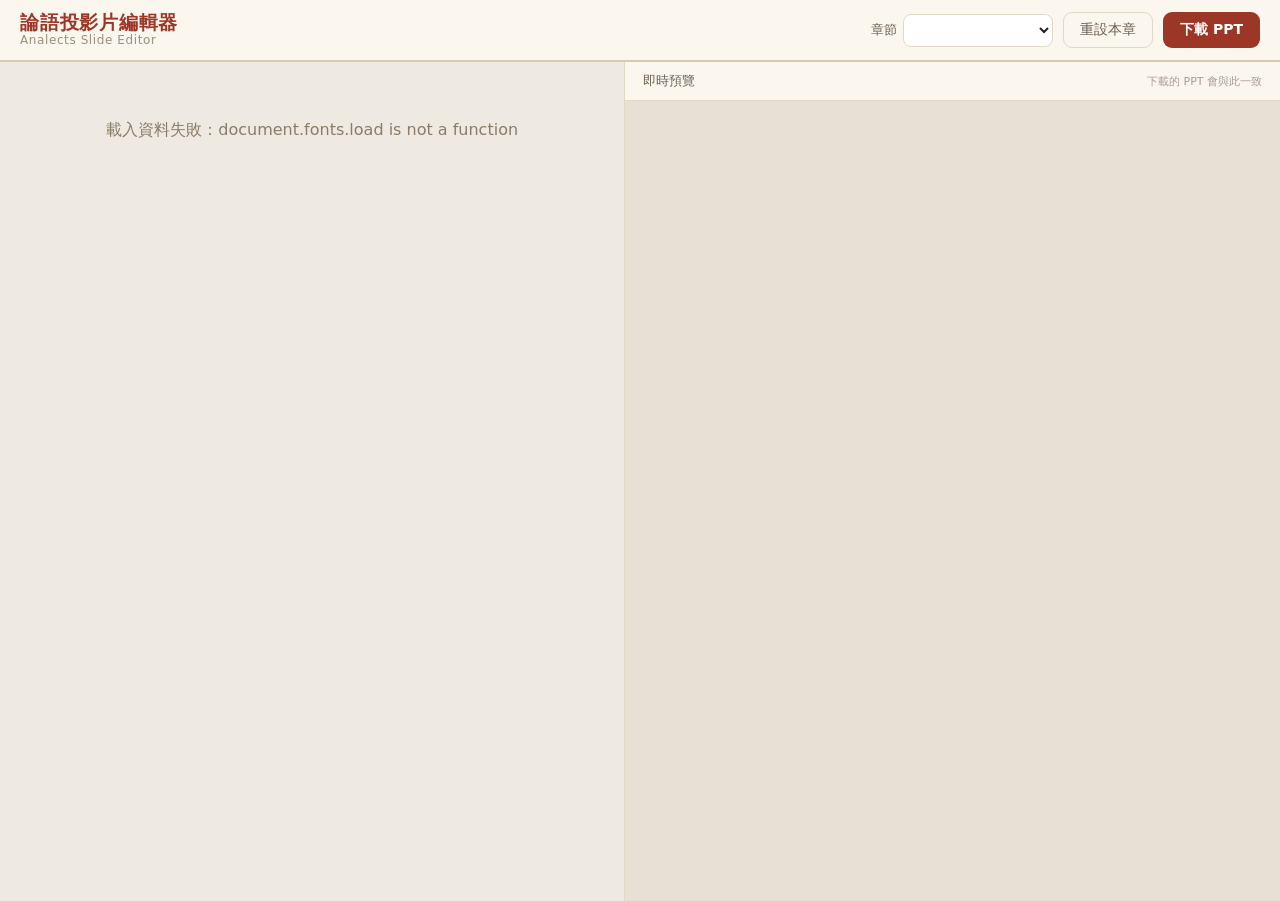
==== web/index.html @ dbb3c7f2 "feat(web): 新增純前端論語投影片編輯器與 GitHub Pages 自動部署 - web/：瀏覽器版編輯器，可改破音字讀音／拼音／英譯，即時預覽並下載 pptx。   版面（layout.j" ====
<!doctype html>
<html lang="zh-Hant">
<head>
<meta charset="utf-8">
<meta name="viewport" content="width=device-width, initial-scale=1">
<title>論語投影片編輯器 · Analects Slide Editor</title>
<link rel="stylesheet" href="css/styles.css">
</head>
<body>
<header class="topbar">
  <div class="brand">
    <span class="brand-zh">論語投影片編輯器</span>
    <span class="brand-en">Analects Slide Editor</span>
  </div>
  <div class="controls">
    <label class="ctl">
      <span>章節</span>
      <select id="chapterSelect"></select>
    </label>
    <button id="resetBtn" class="btn btn-ghost" title="還原成預設值">重設本章</button>
    <button id="downloadBtn" class="btn btn-primary">下載 PPT</button>
  </div>
</header>

<main class="layout">
  <section class="editor" id="editor">
    <div class="loading">載入中…</div>
  </section>
  <section class="preview-pane">
    <div class="preview-head">
      <span>即時預覽</span>
      <span class="hint">下載的 PPT 會與此一致</span>
    </div>
    <div id="preview" class="preview-scroll"></div>
  </section>
</main>

<!-- 破音字讀音選單（浮動） -->
<div id="popover" class="popover hidden"></div>

<div id="toast" class="toast hidden"></div>

<script src="js/pptxgen.bundle.js"></script>
<script src="js/render.js"></script>
<script src="js/layout.js"></script>
<script src="js/preview.js"></script>
<script src="js/pptx.js"></script>
<script src="js/app.js"></script>
</body>
</html>
---- web/css/styles.css ----
@font-face {
  font-family: 'BPMF';
  src: url('../assets/bpmf-subset.ttf') format('truetype');
  font-display: swap;
}

:root {
  --paper: #FBF6EE;
  --ink: #262220;
  --red: #9C3626;
  --pinyin: #7A6A55;
  --english: #2F5D7C;
  --line: #D9C9AD;
  --card: #F4ECDD;
  --bg: #EFEAE1;
  --panel: #ffffff;
  --border: #E2D8C6;
  --shadow: 0 1px 3px rgba(60,50,40,.10), 0 6px 20px rgba(60,50,40,.06);
}

* { box-sizing: border-box; }
html, body { margin: 0; height: 100%; }
body {
  font-family: "Noto Sans TC", "PingFang TC", "Microsoft JhengHei", system-ui, sans-serif;
  color: var(--ink);
  background: var(--bg);
}

.topbar {
  display: flex; align-items: center; justify-content: space-between;
  padding: 12px 20px; background: var(--paper);
  border-bottom: 2px solid var(--line);
  position: relative; z-index: 20; flex: 0 0 auto;
}
.brand { display: flex; flex-direction: column; line-height: 1.15; }
.brand-zh { font-size: 19px; font-weight: 700; color: var(--red); letter-spacing: .04em; }
.brand-en { font-size: 12px; color: var(--foot, #9C8F7C); letter-spacing: .05em; }
.controls { display: flex; align-items: center; gap: 10px; }
.ctl { display: flex; align-items: center; gap: 6px; font-size: 13px; color: #6b5f50; }
.ctl select {
  font: inherit; padding: 7px 10px; border: 1px solid var(--border);
  border-radius: 8px; background: #fff; color: var(--ink); min-width: 150px;
}
.btn { font: inherit; font-size: 14px; padding: 8px 16px; border-radius: 9px; cursor: pointer; border: 1px solid transparent; }
.btn-primary { background: var(--red); color: #fff; font-weight: 600; }
.btn-primary:hover { background: #872f22; }
.btn-primary:disabled { opacity: .6; cursor: wait; }
.btn-ghost { background: transparent; border-color: var(--border); color: #6b5f50; }
.btn-ghost:hover { background: #fff; }

.layout { display: grid; grid-template-columns: minmax(420px, 1fr) minmax(420px, 1.05fr); gap: 0; height: calc(100vh - 61px); }
.editor { overflow-y: auto; padding: 18px 20px 60px; }
.preview-pane { border-left: 1px solid var(--border); background: #E7E0D4; display: flex; flex-direction: column; }
.preview-head { display: flex; justify-content: space-between; align-items: baseline; padding: 10px 18px; font-size: 13px; color: #6b5f50; border-bottom: 1px solid var(--border); background: var(--paper); }
.preview-head .hint { font-size: 11px; color: #a99; }
.preview-scroll { overflow-y: auto; padding: 18px; display: flex; flex-direction: column; gap: 16px; align-items: center; }
.preview-scroll canvas { width: 100%; max-width: 720px; border: 1px solid var(--border); border-radius: 6px; box-shadow: var(--shadow); background: #fff; }

.slide-card { background: var(--panel); border: 1px solid var(--border); border-radius: 12px; box-shadow: var(--shadow); margin-bottom: 16px; overflow: hidden; }
.slide-card > h3 { margin: 0; padding: 11px 15px; font-size: 13px; font-weight: 700; color: var(--red); background: var(--paper); border-bottom: 1px solid var(--border); display: flex; justify-content: space-between; }
.slide-card > h3 .type-badge { font-weight: 500; color: #9C8F7C; font-size: 12px; }
.line-row { padding: 13px 15px; border-bottom: 1px dashed var(--border); }
.line-row:last-child { border-bottom: none; }
.role-tag { font-size: 11px; color: #9C8F7C; margin-bottom: 6px; }

.zh-line { font-family: 'BPMF', serif; font-size: 30px; line-height: 1.7; color: var(--ink); margin-bottom: 8px; user-select: none; }
.zh-char { position: relative; cursor: pointer; padding: 0 1px; border-radius: 4px; transition: background .12s; }
.zh-char.editable { cursor: pointer; }
.zh-char.editable:hover { background: #F3E6C9; }
.zh-char.has-alt { box-shadow: inset 0 -3px 0 rgba(156,54,38,.35); }
.zh-char.is-manual { box-shadow: inset 0 -3px 0 rgba(47,93,124,.5); }
.zh-char .manual-badge { position: absolute; top: -6px; right: -2px; font-family: 'BPMF'; font-size: 12px; color: var(--english); background: #fff; border-radius: 3px; padding: 0 1px; line-height: 1.1; }
.zh-nonchar { color: #b9ab95; }

.field { display: grid; grid-template-columns: 42px 1fr; gap: 8px; align-items: center; margin-top: 7px; }
.field > label { font-size: 12px; color: #8a7c68; text-align: right; }
.field input { font: inherit; font-size: 14px; padding: 7px 9px; border: 1px solid var(--border); border-radius: 7px; width: 100%; background: #fff; }
.field input:focus { outline: 2px solid rgba(156,54,38,.25); border-color: var(--red); }
.field input.warn { border-color: #d98a3a; background: #fff8ef; }
.warnmsg { grid-column: 2; font-size: 11.5px; color: #c2701f; margin-top: 2px; }

.editor-hint { font-size: 12px; color: #8a7c68; background: var(--paper); border: 1px solid var(--border); border-radius: 10px; padding: 10px 13px; margin-bottom: 16px; line-height: 1.6; }
.editor-hint b { color: var(--red); }
.legend { display: inline-flex; gap: 4px; align-items: center; }
.swatch { display: inline-block; width: 20px; height: 4px; border-radius: 2px; vertical-align: middle; }

.popover { position: absolute; z-index: 50; background: #fff; border: 1px solid var(--border); border-radius: 12px; box-shadow: 0 10px 30px rgba(50,40,30,.22); padding: 12px; width: 280px; }
.popover.hidden, .toast.hidden { display: none; }
.popover h4 { margin: 0 0 8px; font-size: 13px; color: var(--red); }
.reading-opts { display: flex; flex-wrap: wrap; gap: 7px; margin-bottom: 10px; }
.reading-opt { font-family: 'BPMF'; font-size: 30px; line-height: 1; padding: 6px 8px; border: 1.5px solid var(--border); border-radius: 8px; cursor: pointer; background: #fff; }
.reading-opt:hover { border-color: var(--red); background: #FBF3E5; }
.reading-opt.active { border-color: var(--red); background: #F3E1D3; }
.reading-opt .opt-label { display: block; font-family: system-ui; font-size: 10px; color: #9C8F7C; text-align: center; margin-top: 2px; }
.manual-row { border-top: 1px dashed var(--border); padding-top: 9px; }
.manual-row label { font-size: 12px; color: #8a7c68; display: block; margin-bottom: 4px; }
.manual-row .manual-input { display: flex; gap: 6px; }
.manual-row input { font-family: 'BPMF', sans-serif; font-size: 15px; padding: 6px 8px; border: 1px solid var(--border); border-radius: 7px; flex: 1; }
.manual-row .mini { font-family: 'BPMF'; font-size: 28px; min-width: 40px; text-align: center; color: var(--ink); }
.pop-actions { display: flex; justify-content: space-between; margin-top: 10px; }
.pop-actions button { font: inherit; font-size: 12px; padding: 5px 10px; border-radius: 7px; border: 1px solid var(--border); background: #fff; cursor: pointer; }
.pop-actions .clear { color: #b23b3b; }

.toast { position: fixed; bottom: 22px; left: 50%; transform: translateX(-50%); background: #2c2620; color: #fff; padding: 11px 20px; border-radius: 10px; font-size: 14px; box-shadow: 0 8px 24px rgba(0,0,0,.25); z-index: 60; }
.loading { padding: 40px; text-align: center; color: #8a7c68; }

@media (max-width: 900px) {
  .layout { grid-template-columns: 1fr; height: auto; }
  .editor, .preview-pane { height: auto; }
  .preview-pane { border-left: none; border-top: 1px solid var(--border); }
}
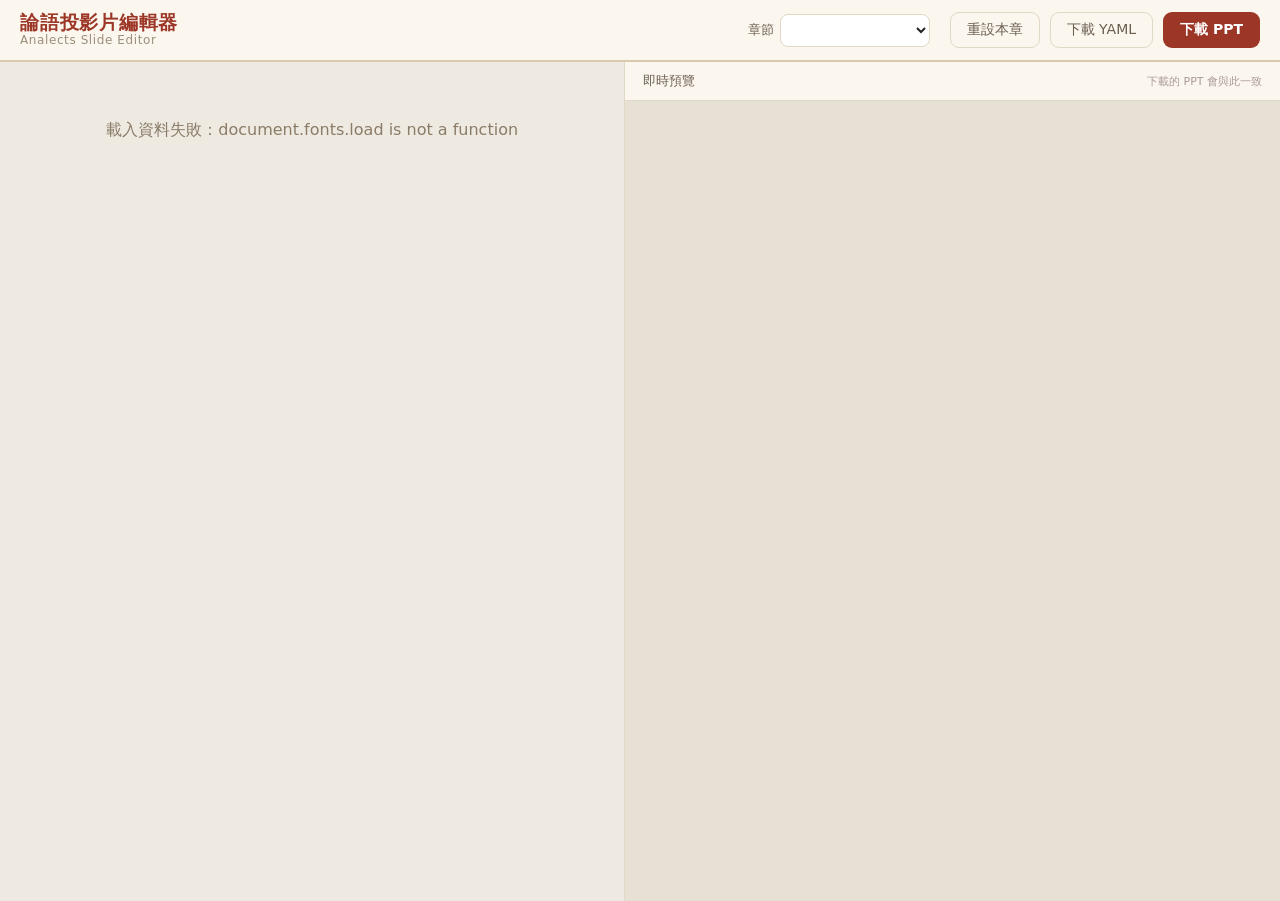
==== commit ba61376c: "feat(web): 修正課文壓到頁尾、新增自動存草稿與下載 YAML；更新學而1.6英譯 版面（layout.js / preview.js） - 一頁放不下時整頁字級與間距等比例縮小，最後一行不壓" ====
--- a/web/index.html
+++ b/web/index.html
@@ -17,7 +17,9 @@
       <span>章節</span>
       <select id="chapterSelect"></select>
     </label>
-    <button id="resetBtn" class="btn btn-ghost" title="還原成預設值">重設本章</button>
+    <span id="saveStatus" class="save-status"></span>
+    <button id="resetBtn" class="btn btn-ghost" title="捨棄本章修改，還原成預設值">重設本章</button>
+    <button id="exportYamlBtn" class="btn btn-ghost" title="下載修改後的 YAML，覆蓋 examples/v2 的原檔並 push 即可更新預設值">下載 YAML</button>
     <button id="downloadBtn" class="btn btn-primary">下載 PPT</button>
   </div>
 </header>
@@ -45,6 +47,7 @@
 <script src="js/layout.js"></script>
 <script src="js/preview.js"></script>
 <script src="js/pptx.js"></script>
+<script src="js/yaml.js"></script>
 <script src="js/app.js"></script>
 </body>
 </html>
--- a/web/css/styles.css
+++ b/web/css/styles.css
@@ -35,7 +35,9 @@
 .brand { display: flex; flex-direction: column; line-height: 1.15; }
 .brand-zh { font-size: 19px; font-weight: 700; color: var(--red); letter-spacing: .04em; }
 .brand-en { font-size: 12px; color: var(--foot, #9C8F7C); letter-spacing: .05em; }
-.controls { display: flex; align-items: center; gap: 10px; }
+.controls { display: flex; align-items: center; gap: 10px; flex-wrap: wrap; justify-content: flex-end; }
+.save-status { font-size: 12px; color: #8a7c68; white-space: nowrap; }
+.save-status.dirty { color: var(--red); }
 .ctl { display: flex; align-items: center; gap: 6px; font-size: 13px; color: #6b5f50; }
 .ctl select {
   font: inherit; padding: 7px 10px; border: 1px solid var(--border);
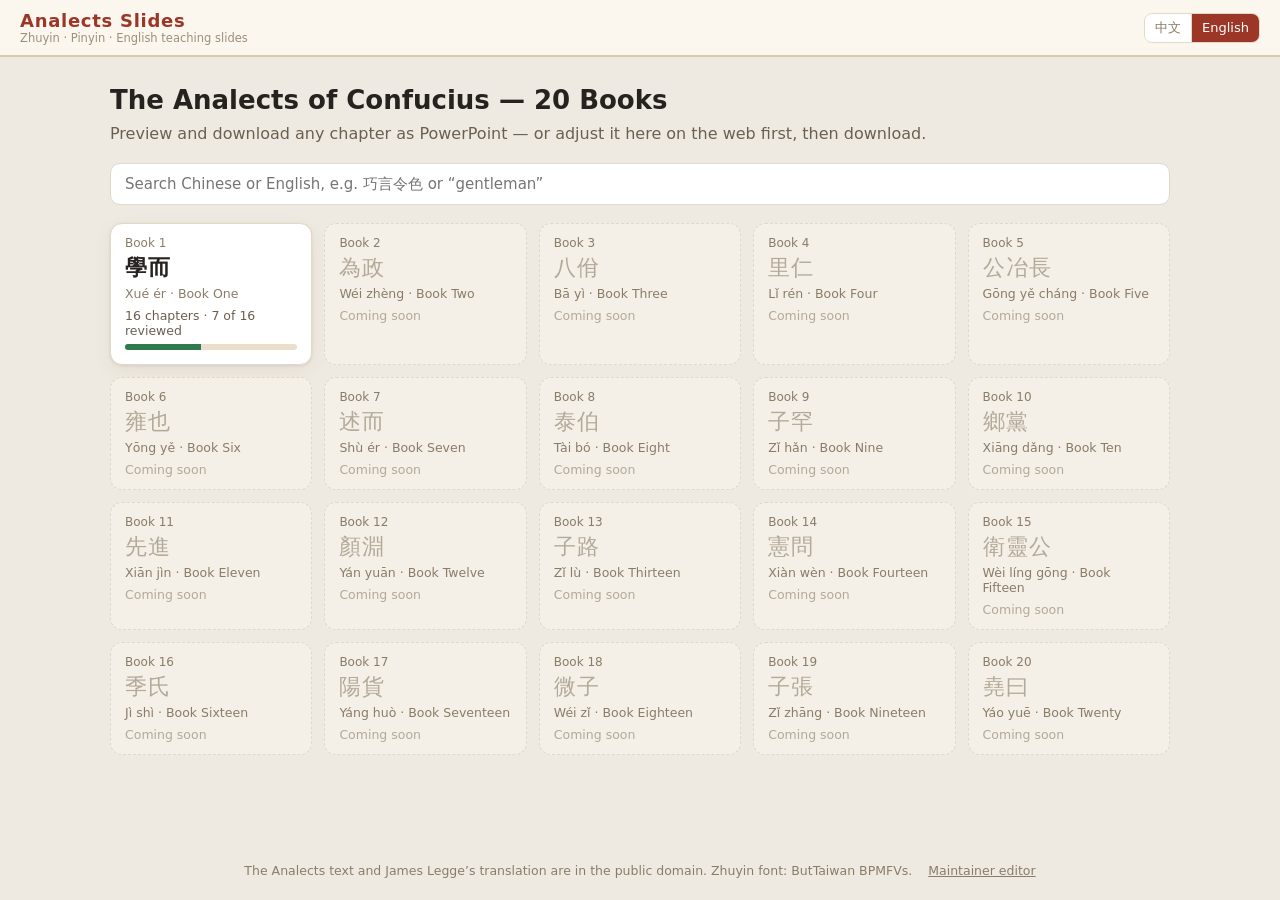
==== commit 337a893e: "feat(web): 老師版與開發者版兩個入口、編輯器補功能、手機版版面、部署時預先產生 PPT - 老師版 index.html：目錄 → 篇 → 章（#/篇/章），預覽、下載單章或整篇、   在網" ====
--- a/web/index.html
+++ b/web/index.html
@@ -2,52 +2,39 @@
 <html lang="zh-Hant">
 <head>
 <meta charset="utf-8">
-<meta name="viewport" content="width=device-width, initial-scale=1">
-<title>論語投影片編輯器 · Analects Slide Editor</title>
-<link rel="stylesheet" href="css/styles.css">
+<meta name="viewport" content="width=device-width, initial-scale=1, viewport-fit=cover">
+<title>論語投影片 · Analects Slides</title>
+<meta name="description" content="論語各章的注音、拼音、英文教學投影片，可在網頁上修改後下載 PowerPoint。Zhuyin, pinyin and English slides for every chapter of the Analects.">
+<!-- __BUILD__ 由部署 workflow 換成 commit 編號，讓瀏覽器每次部署都抓新檔 -->
+<meta name="build-version" content="__BUILD__">
+<link rel="icon" href="data:image/svg+xml,%3Csvg xmlns=%22http://www.w3.org/2000/svg%22 viewBox=%220 0 64 64%22%3E%3Crect width=%2264%22 height=%2264%22 rx=%2214%22 fill=%22%239C3626%22/%3E%3Ctext x=%2232%22 y=%2246%22 font-size=%2238%22 text-anchor=%22middle%22 fill=%22%23FBF6EE%22%3E%E8%AB%96%3C/text%3E%3C/svg%3E">
+<link rel="stylesheet" href="css/styles.css?v=__BUILD__">
 </head>
-<body>
+<!-- 老師版：目錄 → 篇 → 章（預覽、下載、在網頁上修改），中文／English 介面 -->
+<body data-mode="teacher">
 <header class="topbar">
-  <div class="brand">
-    <span class="brand-zh">論語投影片編輯器</span>
-    <span class="brand-en">Analects Slide Editor</span>
-  </div>
-  <div class="controls">
-    <label class="ctl">
-      <span>章節</span>
-      <select id="chapterSelect"></select>
-    </label>
-    <span id="saveStatus" class="save-status"></span>
-    <button id="resetBtn" class="btn btn-ghost" title="捨棄本章修改，還原成預設值">重設本章</button>
-    <button id="exportYamlBtn" class="btn btn-ghost" title="下載修改後的 YAML，覆蓋 examples/v2 的原檔並 push 即可更新預設值">下載 YAML</button>
-    <button id="downloadBtn" class="btn btn-primary">下載 PPT</button>
-  </div>
+  <a class="brand" id="brand" href="#/"></a>
+  <nav class="crumbs" id="crumbs" aria-label="breadcrumb"></nav>
+  <div class="top-right" id="topRight"></div>
 </header>
 
-<main class="layout">
-  <section class="editor" id="editor">
-    <div class="loading">載入中…</div>
-  </section>
-  <section class="preview-pane">
-    <div class="preview-head">
-      <span>即時預覽</span>
-      <span class="hint">下載的 PPT 會與此一致</span>
-    </div>
-    <div id="preview" class="preview-scroll"></div>
-  </section>
-</main>
+<main id="main"><p class="loading">載入中… Loading…</p></main>
 
-<!-- 破音字讀音選單（浮動） -->
+<footer class="site-footer" id="footer"></footer>
+
+<!-- 破音字讀音選單（浮動）與提示訊息 -->
 <div id="popover" class="popover hidden"></div>
+<div id="toast" class="toast hidden" role="status" aria-live="polite"></div>
 
-<div id="toast" class="toast hidden"></div>
-
-<script src="js/pptxgen.bundle.js"></script>
-<script src="js/render.js"></script>
-<script src="js/layout.js"></script>
-<script src="js/preview.js"></script>
-<script src="js/pptx.js"></script>
-<script src="js/yaml.js"></script>
-<script src="js/app.js"></script>
+<script src="js/i18n.js?v=__BUILD__"></script>
+<script src="js/render.js?v=__BUILD__"></script>
+<script src="js/layout.js?v=__BUILD__"></script>
+<script src="js/preview.js?v=__BUILD__"></script>
+<script src="js/data.js?v=__BUILD__"></script>
+<script src="js/vocab.js?v=__BUILD__"></script>
+<script src="js/yaml.js?v=__BUILD__"></script>
+<script src="js/pptx.js?v=__BUILD__"></script>
+<script src="js/editor.js?v=__BUILD__"></script>
+<script src="js/site.js?v=__BUILD__"></script>
 </body>
 </html>
--- a/web/css/styles.css
+++ b/web/css/styles.css
@@ -1,6 +1,6 @@
 @font-face {
   font-family: 'BPMF';
-  src: url('../assets/bpmf-subset.ttf') format('truetype');
+  src: url('../assets/bpmf-subset.woff2?v=__BUILD__') format('woff2');
   font-display: swap;
 }
 
@@ -8,6 +8,7 @@
   --paper: #FBF6EE;
   --ink: #262220;
   --red: #9C3626;
+  --red-dark: #872f22;
   --pinyin: #7A6A55;
   --english: #2F5D7C;
   --line: #D9C9AD;
@@ -15,99 +16,272 @@
   --bg: #EFEAE1;
   --panel: #ffffff;
   --border: #E2D8C6;
+  --muted: #8a7c68;
+  --ok-bg: #e3f2e8; --ok: #2f7a4f;
+  --dr-bg: #ece7de; --dr: #7a6f63;
+  --lc-bg: #fff1d6; --lc: #9a6410;
   --shadow: 0 1px 3px rgba(60,50,40,.10), 0 6px 20px rgba(60,50,40,.06);
+  --sans: "Noto Sans TC", "PingFang TC", "Microsoft JhengHei", system-ui, sans-serif;
 }
 
 * { box-sizing: border-box; }
-html, body { margin: 0; height: 100%; }
+html, body { margin: 0; }
 body {
-  font-family: "Noto Sans TC", "PingFang TC", "Microsoft JhengHei", system-ui, sans-serif;
+  font-family: var(--sans);
   color: var(--ink);
   background: var(--bg);
-}
-
+  min-height: 100vh;
+  display: flex; flex-direction: column;
+  -webkit-text-size-adjust: 100%;
+}
+a { color: var(--english); }
+main { flex: 1 0 auto; width: 100%; }
+.hidden { display: none !important; }
+.muted { color: var(--muted); }
+.loading, .empty { padding: 40px 16px; text-align: center; color: var(--muted); }
+
+/* ---------- 頂列 ---------- */
 .topbar {
-  display: flex; align-items: center; justify-content: space-between;
-  padding: 12px 20px; background: var(--paper);
+  display: flex; align-items: center; gap: 14px;
+  padding: 10px 20px; background: var(--paper);
   border-bottom: 2px solid var(--line);
-  position: relative; z-index: 20; flex: 0 0 auto;
-}
-.brand { display: flex; flex-direction: column; line-height: 1.15; }
-.brand-zh { font-size: 19px; font-weight: 700; color: var(--red); letter-spacing: .04em; }
-.brand-en { font-size: 12px; color: var(--foot, #9C8F7C); letter-spacing: .05em; }
-.controls { display: flex; align-items: center; gap: 10px; flex-wrap: wrap; justify-content: flex-end; }
-.save-status { font-size: 12px; color: #8a7c68; white-space: nowrap; }
-.save-status.dirty { color: var(--red); }
-.ctl { display: flex; align-items: center; gap: 6px; font-size: 13px; color: #6b5f50; }
-.ctl select {
-  font: inherit; padding: 7px 10px; border: 1px solid var(--border);
-  border-radius: 8px; background: #fff; color: var(--ink); min-width: 150px;
-}
-.btn { font: inherit; font-size: 14px; padding: 8px 16px; border-radius: 9px; cursor: pointer; border: 1px solid transparent; }
+  position: relative; z-index: 20;
+}
+.brand { display: flex; flex-direction: column; line-height: 1.2; text-decoration: none; flex: none; }
+.brand-zh { font-size: 18px; font-weight: 700; color: var(--red); letter-spacing: .04em; white-space: nowrap; }
+.brand-sub { font-size: 11.5px; color: #9C8F7C; white-space: nowrap; }
+.crumbs { flex: 1; min-width: 0; display: flex; align-items: center; gap: 6px; font-size: 14px; color: var(--muted); overflow: hidden; white-space: nowrap; }
+.crumbs a { color: var(--muted); text-decoration: none; }
+.crumbs a:hover { color: var(--red); }
+.crumbs .here { color: var(--ink); font-weight: 600; overflow: hidden; text-overflow: ellipsis; }
+.crumbs .sep { color: #c4b8a3; }
+.top-right { flex: none; display: flex; align-items: center; gap: 10px; }
+.top-link { font-size: 13px; color: var(--muted); text-decoration: none; }
+.lang-switch { display: inline-flex; border: 1px solid var(--border); border-radius: 8px; overflow: hidden; }
+.lang-switch button { font: inherit; font-size: 13px; padding: 5px 10px; border: 0; background: #fff; color: var(--muted); cursor: pointer; }
+.lang-switch button + button { border-left: 1px solid var(--border); }
+.lang-switch button.active { background: var(--red); color: #fff; }
+
+/* ---------- 按鈕、標籤 ---------- */
+.btn {
+  font: inherit; font-size: 14px; padding: 8px 15px; border-radius: 9px; cursor: pointer;
+  border: 1px solid transparent; text-decoration: none; display: inline-flex; align-items: center;
+  justify-content: center; gap: 4px; white-space: nowrap; line-height: 1.2;
+}
 .btn-primary { background: var(--red); color: #fff; font-weight: 600; }
-.btn-primary:hover { background: #872f22; }
-.btn-primary:disabled { opacity: .6; cursor: wait; }
+.btn-primary:hover { background: var(--red-dark); }
 .btn-ghost { background: transparent; border-color: var(--border); color: #6b5f50; }
 .btn-ghost:hover { background: #fff; }
-
-.layout { display: grid; grid-template-columns: minmax(420px, 1fr) minmax(420px, 1.05fr); gap: 0; height: calc(100vh - 61px); }
-.editor { overflow-y: auto; padding: 18px 20px 60px; }
-.preview-pane { border-left: 1px solid var(--border); background: #E7E0D4; display: flex; flex-direction: column; }
+.btn:disabled, .btn.disabled { opacity: .55; cursor: default; pointer-events: none; }
+.btn-sm { font-size: 13px; padding: 6px 11px; border-radius: 8px; }
+.badge { display: inline-block; font-size: 12px; padding: 2px 8px; border-radius: 10px; font-weight: 500; vertical-align: middle; white-space: nowrap; }
+.badge.ok { background: var(--ok-bg); color: var(--ok); }
+.badge.dr { background: var(--dr-bg); color: var(--dr); }
+.badge.lc { background: var(--lc-bg); color: var(--lc); }
+
+/* ---------- 一般頁面（目錄、篇、章） ---------- */
+.view-toc main, .view-book main, .view-chapter main { max-width: 1100px; margin: 0 auto; padding: 22px 20px 40px; }
+.hero h1 { margin: 6px 0 6px; font-size: 26px; }
+.hero p { margin: 0 0 12px; color: #6b5f50; line-height: 1.6; }
+.continue { display: inline-block; margin-bottom: 14px; font-size: 14px; color: var(--red); text-decoration: none; font-weight: 600; }
+.search {
+  width: 100%; font: inherit; font-size: 15px; padding: 11px 14px; border: 1px solid var(--border);
+  border-radius: 10px; background: #fff; margin: 4px 0 18px;
+}
+.search:focus { outline: 2px solid rgba(156,54,38,.25); border-color: var(--red); }
+.book-grid { display: grid; grid-template-columns: repeat(auto-fill, minmax(190px, 1fr)); gap: 12px; }
+.book-card {
+  display: flex; flex-direction: column; gap: 3px; padding: 12px 14px; border-radius: 12px;
+  background: #fff; border: 1px solid var(--border); box-shadow: var(--shadow); color: var(--ink); text-decoration: none;
+}
+a.book-card:hover { border-color: var(--red); }
+.book-card.off { background: #f4efe7; box-shadow: none; border-style: dashed; color: #b3a998; }
+.bk-num { font-size: 12px; color: var(--muted); }
+.bk-zh { font-size: 22px; font-weight: 700; letter-spacing: .05em; }
+.book-card.off .bk-zh { font-weight: 500; }
+.bk-en { font-size: 12.5px; color: var(--muted); }
+.bk-count { font-size: 12.5px; color: #6b5f50; margin-top: 4px; }
+.book-card.off .bk-count { color: #b3a998; }
+.progress { display: block; height: 6px; background: #eadfcc; border-radius: 3px; overflow: hidden; margin: 3px 0 2px; }
+.progress i { display: block; height: 100%; background: var(--ok); }
+.book-card .badge { align-self: flex-start; margin-top: 4px; }
+
+.page-head { display: flex; flex-wrap: wrap; justify-content: space-between; align-items: flex-end; gap: 12px 20px; margin-bottom: 16px; }
+.page-head h1 { margin: 0 0 4px; font-size: 26px; }
+.page-head p { margin: 2px 0; line-height: 1.55; }
+.page-head .ch-zh { font-size: 18px; }
+.head-acts { display: flex; flex-wrap: wrap; align-items: center; gap: 8px; }
+.nav-pair { display: inline-flex; gap: 6px; }
+
+.ch-list, .results { display: flex; flex-direction: column; gap: 8px; }
+.results > p { margin: 0 0 4px; }
+.ch-row {
+  display: flex; align-items: center; gap: 12px; background: #fff; border: 1px solid var(--border);
+  border-radius: 10px; padding: 10px 12px; box-shadow: var(--shadow);
+}
+.ch-main { flex: 1; min-width: 0; display: flex; align-items: baseline; gap: 12px; color: var(--ink); text-decoration: none; }
+.ch-id { flex: none; color: var(--red); font-weight: 700; min-width: 44px; }
+.ch-text { min-width: 0; display: flex; flex-direction: column; gap: 2px; }
+.ch-zh { font-size: 16px; overflow: hidden; text-overflow: ellipsis; white-space: nowrap; }
+.ch-en { font-size: 13px; color: var(--muted); overflow: hidden; text-overflow: ellipsis; white-space: nowrap; }
+.ch-side { flex: none; display: flex; align-items: center; gap: 10px; }
+.ch-badges { display: flex; flex-direction: column; align-items: flex-end; gap: 4px; }
+.ch-acts { display: flex; gap: 6px; }
+
+.notice { display: flex; flex-wrap: wrap; align-items: center; justify-content: space-between; gap: 8px 14px; background: var(--lc-bg); color: #6d4a0c; border: 1px solid #ecd29b; border-radius: 10px; padding: 10px 14px; margin-bottom: 14px; font-size: 14px; }
+.slides { display: flex; flex-direction: column; gap: 16px; align-items: center; }
+.slides canvas, .preview-scroll canvas {
+  width: 100%; max-width: 820px; height: auto; border: 1px solid var(--border); border-radius: 6px;
+  box-shadow: var(--shadow); background: #fff;
+}
+
+.site-footer { display: flex; flex-wrap: wrap; justify-content: center; gap: 6px 16px; padding: 16px 20px 22px; font-size: 12.5px; color: var(--muted); }
+.site-footer a { color: var(--muted); }
+.view-edit .site-footer { display: none; }
+
+/* ---------- 編輯頁 ---------- */
+.edit-bar {
+  display: flex; flex-wrap: wrap; align-items: center; justify-content: space-between; gap: 8px 16px;
+  padding: 10px 20px; background: var(--paper); border-bottom: 1px solid var(--border);
+}
+.edit-title { display: flex; flex-wrap: wrap; align-items: center; gap: 6px 12px; min-width: 0; }
+.edit-title h1 { margin: 0; font-size: 19px; white-space: nowrap; }
+.save-status { font-size: 12.5px; color: var(--muted); }
+.save-status.dirty { color: var(--red); }
+.edit-actions { display: flex; flex-wrap: wrap; align-items: center; gap: 8px 14px; }
+.act-group { display: flex; flex-wrap: wrap; gap: 6px; }
+.act-group .btn { font-size: 13px; padding: 7px 12px; }
+.act-more { display: contents; }
+.more-btn { display: none !important; }
+.ws-tabs { display: none; }
+
+/* 桌機：左編輯、右預覽，各自捲動 */
+@media (min-width: 900px) {
+  body.view-edit { height: 100vh; height: 100dvh; overflow: hidden; }
+  body.view-edit main { flex: 1 1 auto; min-height: 0; display: flex; flex-direction: column; }
+  .workspace { flex: 1; min-height: 0; display: grid; grid-template-columns: minmax(400px, 1fr) minmax(400px, 1.05fr); }
+  .editor-pane { overflow-y: auto; min-height: 0; }
+  .preview-pane { overflow: hidden; min-height: 0; display: flex; flex-direction: column; }
+  .preview-scroll { overflow-y: auto; flex: 1; min-height: 0; }
+}
+.editor-pane { padding: 18px 20px 60px; }
+.preview-pane { border-left: 1px solid var(--border); background: #E7E0D4; }
 .preview-head { display: flex; justify-content: space-between; align-items: baseline; padding: 10px 18px; font-size: 13px; color: #6b5f50; border-bottom: 1px solid var(--border); background: var(--paper); }
-.preview-head .hint { font-size: 11px; color: #a99; }
-.preview-scroll { overflow-y: auto; padding: 18px; display: flex; flex-direction: column; gap: 16px; align-items: center; }
-.preview-scroll canvas { width: 100%; max-width: 720px; border: 1px solid var(--border); border-radius: 6px; box-shadow: var(--shadow); background: #fff; }
-
-.slide-card { background: var(--panel); border: 1px solid var(--border); border-radius: 12px; box-shadow: var(--shadow); margin-bottom: 16px; overflow: hidden; }
-.slide-card > h3 { margin: 0; padding: 11px 15px; font-size: 13px; font-weight: 700; color: var(--red); background: var(--paper); border-bottom: 1px solid var(--border); display: flex; justify-content: space-between; }
-.slide-card > h3 .type-badge { font-weight: 500; color: #9C8F7C; font-size: 12px; }
-.line-row { padding: 13px 15px; border-bottom: 1px dashed var(--border); }
-.line-row:last-child { border-bottom: none; }
-.role-tag { font-size: 11px; color: #9C8F7C; margin-bottom: 6px; }
-
-.zh-line { font-family: 'BPMF', serif; font-size: 30px; line-height: 1.7; color: var(--ink); margin-bottom: 8px; user-select: none; }
-.zh-char { position: relative; cursor: pointer; padding: 0 1px; border-radius: 4px; transition: background .12s; }
-.zh-char.editable { cursor: pointer; }
-.zh-char.editable:hover { background: #F3E6C9; }
-.zh-char.has-alt { box-shadow: inset 0 -3px 0 rgba(156,54,38,.35); }
-.zh-char.is-manual { box-shadow: inset 0 -3px 0 rgba(47,93,124,.5); }
-.zh-char .manual-badge { position: absolute; top: -6px; right: -2px; font-family: 'BPMF'; font-size: 12px; color: var(--english); background: #fff; border-radius: 3px; padding: 0 1px; line-height: 1.1; }
-.zh-nonchar { color: #b9ab95; }
-
-.field { display: grid; grid-template-columns: 42px 1fr; gap: 8px; align-items: center; margin-top: 7px; }
-.field > label { font-size: 12px; color: #8a7c68; text-align: right; }
-.field input { font: inherit; font-size: 14px; padding: 7px 9px; border: 1px solid var(--border); border-radius: 7px; width: 100%; background: #fff; }
-.field input:focus { outline: 2px solid rgba(156,54,38,.25); border-color: var(--red); }
-.field input.warn { border-color: #d98a3a; background: #fff8ef; }
-.warnmsg { grid-column: 2; font-size: 11.5px; color: #c2701f; margin-top: 2px; }
-
-.editor-hint { font-size: 12px; color: #8a7c68; background: var(--paper); border: 1px solid var(--border); border-radius: 10px; padding: 10px 13px; margin-bottom: 16px; line-height: 1.6; }
+.preview-head .hint { font-size: 11.5px; color: #a99; }
+.preview-scroll { padding: 18px; display: flex; flex-direction: column; gap: 16px; align-items: center; }
+
+/* ---------- 編輯器內容 ---------- */
+.editor-hint { font-size: 12.5px; color: var(--muted); background: var(--paper); border: 1px solid var(--border); border-radius: 10px; padding: 10px 13px; margin-bottom: 16px; line-height: 1.7; }
 .editor-hint b { color: var(--red); }
 .legend { display: inline-flex; gap: 4px; align-items: center; }
 .swatch { display: inline-block; width: 20px; height: 4px; border-radius: 2px; vertical-align: middle; }
-
-.popover { position: absolute; z-index: 50; background: #fff; border: 1px solid var(--border); border-radius: 12px; box-shadow: 0 10px 30px rgba(50,40,30,.22); padding: 12px; width: 280px; }
-.popover.hidden, .toast.hidden { display: none; }
+.sw-alt { background: rgba(156,54,38,.5); }
+.sw-manual { background: rgba(47,93,124,.6); }
+
+.slide-card { background: var(--panel); border: 1px solid var(--border); border-radius: 12px; box-shadow: var(--shadow); margin-bottom: 16px; overflow: hidden; }
+.slide-head { display: flex; flex-wrap: wrap; justify-content: space-between; align-items: center; gap: 6px 10px; padding: 9px 13px 9px 15px; background: var(--paper); border-bottom: 1px solid var(--border); }
+.slide-head h3 { margin: 0; font-size: 13.5px; font-weight: 700; color: var(--red); display: flex; gap: 10px; align-items: baseline; }
+.slide-head .type-badge { font-weight: 500; color: #9C8F7C; font-size: 12px; }
+.slide-acts { display: flex; flex-wrap: wrap; gap: 6px; }
+.line-row { padding: 12px 15px 13px; border-bottom: 1px dashed var(--border); }
+.line-row:last-child { border-bottom: none; }
+.row-top { display: flex; flex-wrap: wrap; justify-content: space-between; align-items: center; gap: 6px; margin-bottom: 4px; }
+.role-tag { font-size: 12px; color: #9C8F7C; }
+.row-tools { display: flex; flex-wrap: wrap; gap: 5px; }
+.mini-btn {
+  font: inherit; font-size: 12px; line-height: 1.2; padding: 5px 9px; min-height: 28px; min-width: 30px;
+  border-radius: 7px; border: 1px solid var(--border); background: #fff; color: #6b5f50; cursor: pointer;
+}
+.mini-btn:hover { border-color: var(--red); color: var(--red); }
+.mini-btn:disabled { opacity: .4; cursor: default; pointer-events: none; }
+.mini-btn.danger { color: #b23b3b; }
+.mini-btn.primary { background: var(--red); border-color: var(--red); color: #fff; }
+.mini-btn.ghost { border-style: dashed; }
+.add-row { padding: 10px 15px 12px; }
+
+.zh-line { font-family: 'BPMF', serif; font-size: 30px; line-height: 1.7; color: var(--ink); margin: 2px 0 6px; user-select: none; -webkit-user-select: none; word-break: break-all; min-height: 1.2em; }
+.zh-char { position: relative; display: inline-block; cursor: pointer; padding: 0 1px; border-radius: 4px; transition: background .12s; line-height: 1.5; }
+.zh-char:hover { background: #F3E6C9; }
+.zh-char.has-alt { box-shadow: inset 0 -3px 0 rgba(156,54,38,.35); }
+.zh-char.is-manual { box-shadow: inset 0 -3px 0 rgba(47,93,124,.5); }
+/* 手動合成注音：直行放在字右邊預留的注音位置，透明背景，不蓋住字 */
+.zh-char .mz { position: absolute; top: 0; bottom: 0; right: .02em; display: flex; align-items: center; gap: .03em; pointer-events: none; color: var(--english); font-family: var(--sans); }
+.mz-col { display: flex; flex-direction: column; align-items: center; font-size: .27em; line-height: 1.08; }
+.mz-tone { font-size: .27em; line-height: 1; }
+.mz-light { line-height: .8; }
+.zh-nonchar { color: #b9ab95; }
+
+.text-edit { display: flex; flex-wrap: wrap; gap: 6px; margin: 4px 0 8px; }
+.text-edit input { flex: 1 1 220px; min-width: 0; font: inherit; font-size: 17px; padding: 8px 10px; border: 1px solid var(--red); border-radius: 8px; }
+.field { display: grid; grid-template-columns: 44px 1fr; gap: 8px; align-items: center; margin-top: 7px; }
+.field > label { font-size: 12px; color: var(--muted); text-align: right; }
+.field input { font: inherit; font-size: 15px; padding: 7px 9px; border: 1px solid var(--border); border-radius: 7px; width: 100%; min-width: 0; background: #fff; }
+.field input:focus, .text-edit input:focus { outline: 2px solid rgba(156,54,38,.25); border-color: var(--red); }
+.field input.warn { border-color: #d98a3a; background: #fff8ef; }
+.warnmsg { grid-column: 2; font-size: 12px; color: #c2701f; margin-top: 2px; }
+.hintmsg { grid-column: 2; font-size: 12px; color: #5f7a4e; margin-top: 2px; line-height: 1.5; }
+.hintmsg.warn { color: #c2701f; }
+
+/* ---------- 讀音選單、提示 ---------- */
+.popover { position: absolute; z-index: 50; background: #fff; border: 1px solid var(--border); border-radius: 12px; box-shadow: 0 10px 30px rgba(50,40,30,.22); padding: 12px; width: 300px; max-width: calc(100vw - 16px); }
 .popover h4 { margin: 0 0 8px; font-size: 13px; color: var(--red); }
 .reading-opts { display: flex; flex-wrap: wrap; gap: 7px; margin-bottom: 10px; }
-.reading-opt { font-family: 'BPMF'; font-size: 30px; line-height: 1; padding: 6px 8px; border: 1.5px solid var(--border); border-radius: 8px; cursor: pointer; background: #fff; }
+.reading-opt { font-family: 'BPMF'; font-size: 30px; line-height: 1; padding: 6px 8px; border: 1.5px solid var(--border); border-radius: 8px; cursor: pointer; background: #fff; color: var(--ink); }
 .reading-opt:hover { border-color: var(--red); background: #FBF3E5; }
 .reading-opt.active { border-color: var(--red); background: #F3E1D3; }
-.reading-opt .opt-label { display: block; font-family: system-ui; font-size: 10px; color: #9C8F7C; text-align: center; margin-top: 2px; }
+.reading-opt .opt-label { display: block; font-family: var(--sans); font-size: 10px; color: #9C8F7C; text-align: center; margin-top: 2px; }
 .manual-row { border-top: 1px dashed var(--border); padding-top: 9px; }
-.manual-row label { font-size: 12px; color: #8a7c68; display: block; margin-bottom: 4px; }
+.manual-row label { font-size: 12px; color: var(--muted); display: block; margin-bottom: 4px; line-height: 1.4; }
 .manual-row .manual-input { display: flex; gap: 6px; }
-.manual-row input { font-family: 'BPMF', sans-serif; font-size: 15px; padding: 6px 8px; border: 1px solid var(--border); border-radius: 7px; flex: 1; }
-.manual-row .mini { font-family: 'BPMF'; font-size: 28px; min-width: 40px; text-align: center; color: var(--ink); }
+.manual-row input { font-family: var(--sans); font-size: 16px; padding: 6px 8px; border: 1px solid var(--border); border-radius: 7px; flex: 1; min-width: 0; }
 .pop-actions { display: flex; justify-content: space-between; margin-top: 10px; }
-.pop-actions button { font: inherit; font-size: 12px; padding: 5px 10px; border-radius: 7px; border: 1px solid var(--border); background: #fff; cursor: pointer; }
-.pop-actions .clear { color: #b23b3b; }
-
-.toast { position: fixed; bottom: 22px; left: 50%; transform: translateX(-50%); background: #2c2620; color: #fff; padding: 11px 20px; border-radius: 10px; font-size: 14px; box-shadow: 0 8px 24px rgba(0,0,0,.25); z-index: 60; }
-.loading { padding: 40px; text-align: center; color: #8a7c68; }
-
-@media (max-width: 900px) {
-  .layout { grid-template-columns: 1fr; height: auto; }
-  .editor, .preview-pane { height: auto; }
-  .preview-pane { border-left: none; border-top: 1px solid var(--border); }
-}
+
+.toast { position: fixed; bottom: calc(22px + env(safe-area-inset-bottom, 0px)); left: 50%; transform: translateX(-50%); background: #2c2620; color: #fff; padding: 11px 20px; border-radius: 10px; font-size: 14px; box-shadow: 0 8px 24px rgba(0,0,0,.25); z-index: 60; max-width: calc(100vw - 24px); line-height: 1.5; }
+
+/* ---------- 平板、手機 ---------- */
+@media (max-width: 899px) {
+  .ws-tabs {
+    display: flex; position: sticky; top: 0; z-index: 15; background: var(--paper);
+    border-bottom: 1px solid var(--border); padding: 6px 12px; gap: 6px;
+  }
+  .ws-tabs button { flex: 1; font: inherit; font-size: 14px; padding: 8px; border: 1px solid var(--border); border-radius: 8px; background: #fff; color: #6b5f50; cursor: pointer; }
+  .ws-tabs button.active { background: var(--red); border-color: var(--red); color: #fff; font-weight: 600; }
+  .workspace[data-pane="edit"] .preview-pane { display: none; }
+  .workspace[data-pane="preview"] .editor-pane { display: none; }
+  .preview-pane { border-left: none; }
+  .preview-head { display: none; }
+  .editor-pane { padding: 14px 12px 50px; }
+  .preview-scroll { padding: 12px; }
+}
+
+@media (max-width: 640px) {
+  .topbar { flex-wrap: wrap; padding: 8px 12px; gap: 4px 10px; }
+  .brand-zh { font-size: 16px; }
+  .brand-sub { display: none; }
+  .top-right { margin-left: auto; }
+  .crumbs { order: 3; flex-basis: 100%; font-size: 13px; }
+  .crumbs:empty { display: none; }
+  .view-toc main, .view-book main, .view-chapter main { padding: 16px 12px 30px; }
+  .hero h1, .page-head h1 { font-size: 21px; }
+  .book-grid { grid-template-columns: repeat(2, minmax(0, 1fr)); gap: 8px; }
+  .book-card { padding: 10px 11px; }
+  .bk-zh { font-size: 19px; }
+  .ch-row { flex-direction: column; align-items: stretch; gap: 8px; }
+  .ch-main { gap: 10px; }
+  .ch-zh, .ch-en { white-space: normal; }
+  .ch-side { justify-content: space-between; }
+  .ch-badges { flex-direction: row; }
+  .head-acts { width: 100%; }
+  .head-acts .btn-primary { flex: 1; }
+  .edit-bar { padding: 8px 12px; }
+  .edit-actions { width: 100%; justify-content: space-between; }
+  .act-group { flex: 1; justify-content: flex-end; position: relative; }
+  .act-group .btn { font-size: 13px; padding: 7px 11px; }
+  .more-btn { display: inline-flex !important; }
+  .act-more { display: none; }
+  .act-more.open { display: flex; flex-direction: column; gap: 6px; position: absolute; right: 0; top: calc(100% + 6px); z-index: 30;
+    background: #fff; border: 1px solid var(--border); border-radius: 10px; padding: 8px; box-shadow: 0 8px 24px rgba(50,40,30,.18); min-width: 200px; }
+  .act-more.open .btn { justify-content: flex-start; }
+  .zh-line { font-size: 27px; }
+  .field { grid-template-columns: 38px 1fr; gap: 6px; }
+}
